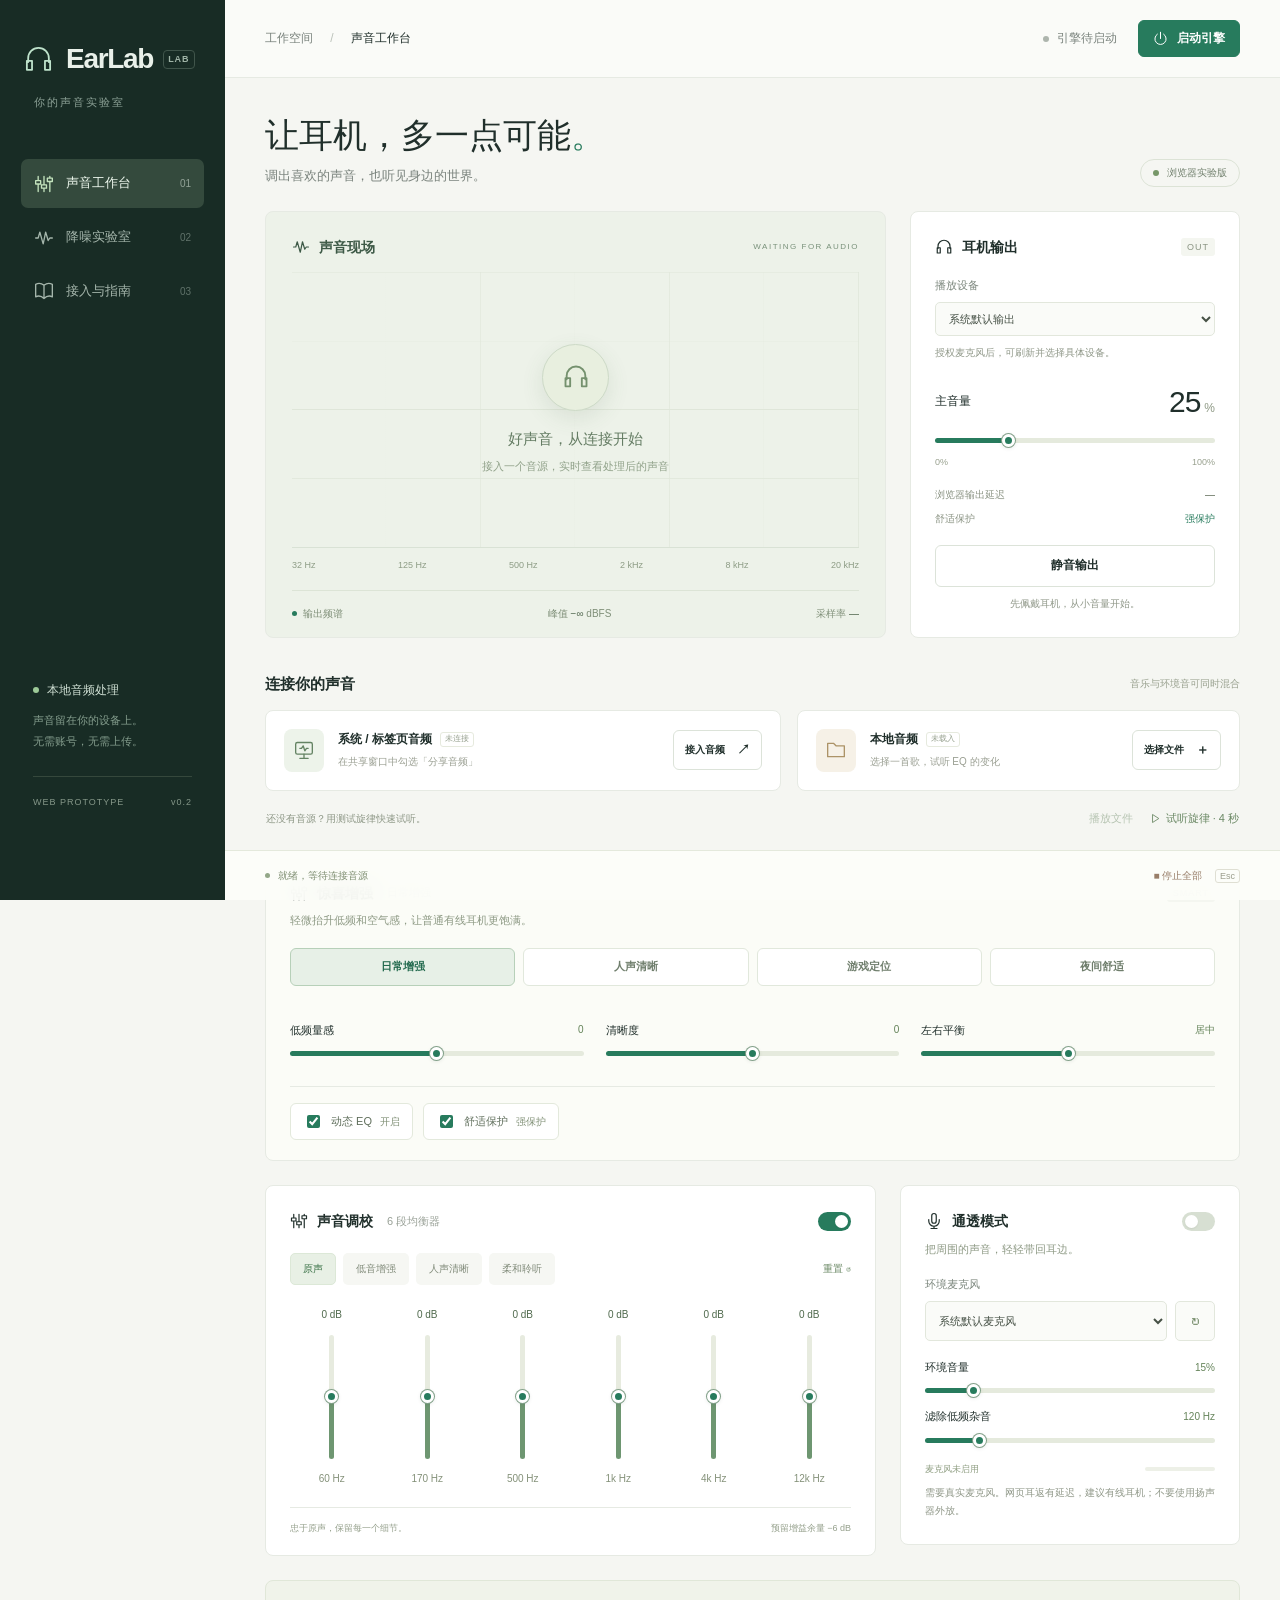
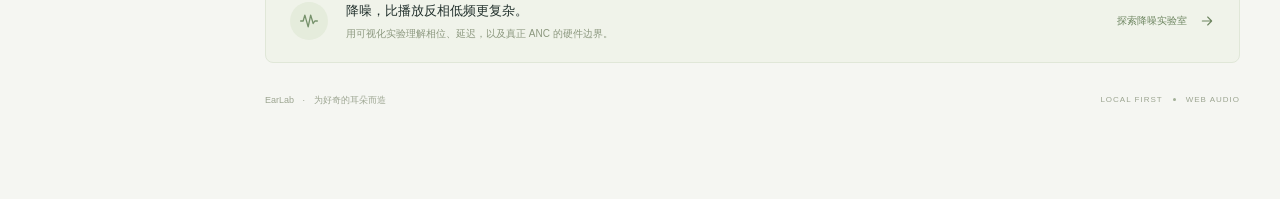
==== index.html @ 45d93426 "Add files via upload" ====
<!doctype html>
<html lang="zh-CN">
<head>
  <meta charset="utf-8">
  <meta name="viewport" content="width=device-width,initial-scale=1">
  <meta name="theme-color" content="#f5f6f2">
  <title>EarLab — 让耳机，多一点可能</title>
  <link rel="stylesheet" href="styles.css?v=0.4">
  <script src="app.js?v=0.4" defer></script>
</head>
<body>
<svg class="icon-defs" xmlns="http://www.w3.org/2000/svg" aria-hidden="true"><defs>
  <symbol id="i-headphone" viewBox="0 0 24 24"><path d="M4 14v-3a8 8 0 0 1 16 0v3M4 13H3v7h4v-7H4Zm16 0h1v7h-4v-7h3Z"/></symbol>
  <symbol id="i-sliders" viewBox="0 0 24 24"><path d="M5 3v5m0 4v9M12 3v10m0 4v4M19 3v2m0 4v12M2 8h6v4H2zM9 13h6v4H9zM16 5h6v4h-6z"/></symbol>
  <symbol id="i-wave" viewBox="0 0 24 24"><path d="M2 12h3l2-7 4 14 3-14 3 10 2-3h3"/></symbol>
  <symbol id="i-book" viewBox="0 0 24 24"><path d="M12 5v16M12 5C8 2 4 3 2 4v15c4-2 7-1 10 2 3-3 6-4 10-2V4c-2-1-6-2-10 1Z"/></symbol>
  <symbol id="i-mic" viewBox="0 0 24 24"><rect x="9" y="2" width="6" height="13" rx="3"/><path d="M5 10v2a7 7 0 0 0 14 0v-2M12 19v3m-4 0h8"/></symbol>
  <symbol id="i-screen" viewBox="0 0 24 24"><rect x="2" y="3" width="20" height="14" rx="2"/><path d="M12 17v5m-5 0h10M7 10h2l2-3 2 6 2-3h2"/></symbol>
  <symbol id="i-arrow" viewBox="0 0 24 24"><path d="M5 12h14m-6-6 6 6-6 6"/></symbol>
  <symbol id="i-play" viewBox="0 0 24 24"><path d="m9 5 11 7-11 7Z"/></symbol>
  <symbol id="i-folder" viewBox="0 0 24 24"><path d="M2 7V4h7l3 3h10v13H2V7Z"/></symbol>
  <symbol id="i-power" viewBox="0 0 24 24"><path d="M12 2v10m-5-7a9 9 0 1 0 10 0"/></symbol>
</defs></svg>
<aside class="sidebar">
  <a class="brand" href="#studio"><span class="brand-mark"><svg><use href="#i-headphone"/></svg></span>EarLab<span class="version">LAB</span></a>
  <div class="sidebar-caption">你的声音实验室</div>
  <nav aria-label="主导航">
    <a href="#studio" class="nav-item active" data-page="studio"><svg><use href="#i-sliders"/></svg>声音工作台<span>01</span></a>
    <a href="#anc" class="nav-item" data-page="anc"><svg><use href="#i-wave"/></svg>降噪实验室<span>02</span></a>
    <a href="#guide" class="nav-item" data-page="guide"><svg><use href="#i-book"/></svg>接入与指南<span>03</span></a>
  </nav>
  <div class="sidebar-bottom"><div class="local-indicator"><i></i>本地音频处理</div><p>声音留在你的设备上。<br>无需账号，无需上传。</p><div class="build">WEB PROTOTYPE <span>v0.2</span></div></div>
</aside>
<div class="main-shell">
  <header class="topbar"><div class="breadcrumb">工作空间 <span>/</span> <b id="page-label">声音工作台</b></div><div class="engine-status"><i id="engine-dot"></i><span id="engine-status">引擎待启动</span></div><button id="power" class="button primary small"><svg><use href="#i-power"/></svg>启动引擎</button></header>
  <main>
    <section id="page-studio" class="page">
      <div class="page-heading"><div><div class="eyebrow">A LITTLE MORE FROM YOUR HEADPHONES</div><h1>让耳机，多一点可能<span>。</span></h1><p>调出喜欢的声音，也听见身边的世界。</p></div><span class="outline-pill"><i></i>浏览器实验版</span></div>
      <div id="compat-banner" class="notice" hidden></div>
      <div class="hero-grid">
        <section class="monitor card">
          <div class="panel-heading"><span><svg><use href="#i-wave"/></svg>声音现场</span><span class="tiny-label" id="monitor-state">WAITING FOR AUDIO</span></div>
          <div class="monitor-plot"><canvas id="spectrum" aria-label="实时输出频谱，等待音源"></canvas><div class="monitor-empty" id="monitor-empty"><span class="pulse-ring"><svg><use href="#i-headphone"/></svg></span><b>好声音，从连接开始</b><span>接入一个音源，实时查看处理后的声音</span></div></div>
          <div class="plot-labels"><span>32 Hz</span><span>125 Hz</span><span>500 Hz</span><span>2 kHz</span><span>8 kHz</span><span>20 kHz</span></div>
          <div class="monitor-footer"><span><i class="legend-dot"></i>输出频谱</span><span>峰值 <b id="peak-value">−∞</b> dBFS</span><span>采样率 <b id="sample-rate">—</b></span></div>
        </section>
        <section class="output card">
          <div class="panel-heading"><span><svg><use href="#i-headphone"/></svg>耳机输出</span><span class="tag">OUT</span></div>
          <label class="field-label" for="output-device">播放设备</label><select id="output-device"><option value="">系统默认输出</option></select>
          <p class="field-hint" id="output-hint">请先把系统播放设备设为耳机。</p>
          <div class="volume-heading"><label for="master">主音量</label><strong id="master-value">25<span>%</span></strong></div><input id="master" type="range" min="0" max="100" value="25" aria-label="主音量百分比"><div class="range-ends"><span>0%</span><span>100%</span></div>
          <div class="output-stats"><span>浏览器输出延迟 <b id="latency">—</b></span><span>舒适保护 <b class="green" id="limiter-output-state">强保护</b></span></div>
          <button id="mute" class="button full" aria-pressed="false">静音输出</button>
          <p class="field-hint center">先佩戴耳机，从小音量开始。</p>
        </section>
      </div>
      <div class="section-title"><h2>连接你的声音</h2><span>音乐与环境音可同时混合</span></div>
      <div class="sources-grid">
        <section class="card source-card"><div class="source-icon"><svg><use href="#i-screen"/></svg></div><div class="source-copy"><div class="source-title"><h3>系统 / 标签页音频</h3><span class="status-tag" id="system-state">未连接</span></div><p id="system-description">在共享窗口中勾选「分享音频」</p></div><button id="system-connect" class="button">接入音频 <span>↗</span></button></section>
        <section class="card source-card"><div class="source-icon beige"><svg><use href="#i-folder"/></svg></div><div class="source-copy"><div class="source-title"><h3>本地音频</h3><span class="status-tag" id="file-state">未载入</span></div><p id="file-name">选择一首歌，试听 EQ 的变化</p></div><button id="choose-file" class="button">选择文件 <span>＋</span></button><input type="file" id="audio-file" accept="audio/*,.mp3,.wav,.ogg,.m4a,.flac" hidden></section>
      </div>
      <div class="playback-strip"><span id="source-summary">还没有音源？用测试旋律快速试听。</span><div><button id="file-play" class="text-button" disabled>播放文件</button><button id="test-sound" class="text-button"><svg><use href="#i-play"/></svg>试听旋律 · 4 秒</button></div></div>
      <section class="card enhancement-card" aria-label="惊喜增强组合">
        <div class="panel-heading"><span><svg><use href="#i-sliders"/></svg>惊喜增强 <small id="enhancement-mode">日常增强</small></span><span class="tag">SMART</span></div>
        <p class="section-description" id="enhancement-description">轻微抬升低频和空气感，让普通有线耳机更饱满。</p>
        <div class="scene-row" role="group" aria-label="场景增强模式"><button class="scene active" data-scene="daily" aria-pressed="true">日常增强</button><button class="scene" data-scene="voice" aria-pressed="false">人声清晰</button><button class="scene" data-scene="game" aria-pressed="false">游戏定位</button><button class="scene" data-scene="night" aria-pressed="false">夜间舒适</button></div>
        <div class="enhancement-grid">
          <div><div class="slider-heading"><label for="taste-bass">低频量感</label><b id="taste-bass-value">0</b></div><input id="taste-bass" type="range" min="-3" max="3" value="0" step="1"></div>
          <div><div class="slider-heading"><label for="taste-clarity">清晰度</label><b id="taste-clarity-value">0</b></div><input id="taste-clarity" type="range" min="-3" max="3" value="0" step="1"></div>
          <div><div class="slider-heading"><label for="balance">左右平衡</label><b id="balance-value">居中</b></div><input id="balance" type="range" min="-50" max="50" value="0" step="5"></div>
        </div>
        <div class="enhancement-switches"><label><input type="checkbox" id="dynamic-eq" checked>动态 EQ <span id="dynamic-state">开启</span></label><label><input type="checkbox" id="safe-limit" checked>舒适保护 <span id="protection-state">强保护</span></label></div>
      </section>
      <div class="processing-grid">
        <section class="card eq-card"><div class="panel-heading"><span><svg><use href="#i-sliders"/></svg>声音调校 <small>6 段均衡器</small></span><label class="switch"><input type="checkbox" id="eq-enabled" checked aria-label="启用均衡器"><span></span></label></div><div class="preset-row" role="group" aria-label="均衡器预设"><button class="preset active" data-preset="flat" aria-pressed="true">原声</button><button class="preset" data-preset="bass" aria-pressed="false">低音增强</button><button class="preset" data-preset="vocal" aria-pressed="false">人声清晰</button><button class="preset" data-preset="soft" aria-pressed="false">柔和聆听</button><button id="eq-reset" class="text-button reset">重置 ↺</button></div><div class="equalizer" id="equalizer"></div><div class="eq-footer"><span id="eq-description">忠于原声，保留每一个细节。</span><span>预留增益余量 −6 dB</span></div></section>
        <section class="card transparency"><div class="panel-heading"><span><svg><use href="#i-mic"/></svg>通透模式</span><label class="switch"><input type="checkbox" id="transparency" aria-label="开启通透模式"><span></span></label></div><p class="section-description">把周围的声音，轻轻带回耳边。</p><label for="mic-device" class="field-label">环境麦克风</label><div class="device-row"><select id="mic-device"><option value="">系统默认麦克风</option></select><button id="refresh-devices" class="icon-button" title="刷新音频设备" aria-label="刷新音频设备">↻</button></div><div class="slider-heading"><label for="ambient">环境音量</label><b id="ambient-value">15%</b></div><input id="ambient" type="range" min="0" max="100" value="15"><div class="slider-heading filter-heading"><label for="highpass">滤除低频杂音</label><b id="highpass-value">120 Hz</b></div><input id="highpass" type="range" min="40" max="500" value="120" step="10"><div class="mic-meter"><span id="mic-state">麦克风未启用</span><div><i id="mic-level"></i></div></div><p class="field-hint">需要真实麦克风。网页耳返有延迟，建议有线耳机；不要使用扬声器外放。</p></section>
      </div>
      <a class="anc-teaser" href="#anc"><span class="teaser-icon"><svg><use href="#i-wave"/></svg></span><div><h3>降噪，比播放反相低频更复杂。</h3><p>用可视化实验理解相位、延迟，以及真正 ANC 的硬件边界。</p></div><span class="teaser-link">探索降噪实验室 <svg><use href="#i-arrow"/></svg></span></a>
    </section>
    <section id="page-anc" class="page" hidden>
      <div class="page-heading"><div><div class="eyebrow">THE SCIENCE OF QUIET</div><h1>安静，需要恰好相反<span>。</span></h1><p>调整延迟，看看一次理想的抵消如何失效。</p></div><span class="outline-pill">反相耳返试听 + 数学演示</span></div>
      <div class="notice">可启用下面的反相耳返测试试听。普通麦克风 + 浏览器无法保证耳内降噪，声音也可能增强；请佩戴有线耳机、保持低音量，出现啸叫或不适立即关闭或按 Esc。</div>
      <section class="card guide-card" aria-label="实际反相耳返测试">
        <div class="panel-heading"><span><svg><use href="#i-mic"/></svg>反相耳返测试 · 实际输出</span><button id="anc-live-toggle" class="button primary" aria-pressed="false">启用测试</button></div>
        <p id="anc-live-status" role="status">测试已关闭 · 不输出反相信号</p>
        <p>开启后，采集工作台所选麦克风，将约 40–400 Hz 的低频成分反相送入耳机；再次点击关闭，立即断开测试并释放这一路麦克风。测试与通透模式互斥，音乐可继续播放。</p>
        <div class="sim-result" style="margin-top:14px;padding-top:14px"><div><span>更容易听出差异</span><strong id="anc-tone-state" style="font-size:20px">对比音已停止</strong></div><p>播放固定 160 Hz 测试音。打开反相测试后，会在数字混音中叠加等幅反相信号，理想情况下明显变安静。</p><button id="anc-tone-toggle" class="button">播放对比音</button></div>
        <div class="slider-heading"><label for="anc-live-volume">测试音量</label><b id="anc-live-volume-value">5%</b></div>
        <input id="anc-live-volume" type="range" min="0" max="20" value="5" step="1">
        <p class="field-hint">默认关闭，不自动恢复。下方相位、延迟与幅度控件只控制数学演示，不改变实际测试声音；这里的 5% 是数字增益，不代表降噪强度或实际声压。</p>
      </section>
      <section class="card simulation"><div class="panel-heading"><span><svg><use href="#i-wave"/></svg>相位与延迟实验</span><span class="tag">SIMULATION</span></div><canvas id="anc-canvas" aria-label="外部噪声、反相信号与合成残余的数学曲线"></canvas><div class="sim-legend"><span><i style="background:#819690"></i>原始噪声</span><span><i style="background:#bb9355"></i>延迟后的反相信号</span><span><i style="background:#277c5e"></i>合成残余</span></div><div class="sim-controls"><div><div class="slider-heading"><label for="anc-frequency">噪声频率</label><b id="anc-frequency-value">200 Hz</b></div><input type="range" id="anc-frequency" min="50" max="1000" step="10" value="200"></div><div><div class="slider-heading"><label for="anc-delay">处理延迟</label><b id="anc-delay-value">0.0 ms</b></div><input type="range" id="anc-delay" min="0" max="10" step="0.1" value="0"></div><div><div class="slider-heading"><label for="anc-strength">反相信号幅度</label><b id="anc-strength-value">100%</b></div><input type="range" id="anc-strength" min="0" max="150" step="1" value="100"></div></div><div class="sim-result"><div><span>理想模型中的残余幅度</span><strong id="anc-residual">0%</strong></div><p id="anc-explanation">零延迟、等幅反相时，单频信号在数学模型中完全抵消。</p><button id="anc-reset" class="button">恢复理想条件</button></div><p class="field-hint">模型假设单一纯音、同一测量点与理想声学路径。周期性的“再次抵消”只适用于这个纯音，不代表真实环境降噪有效。</p></section>
      <div class="explain-grid"><article class="card"><span class="step-number">01 / 原理</span><h3>不是任意一束低频</h3><p>抵消需要让反噪声到达耳膜时，与当时的噪声幅度相同、相位相反。延迟、耳塞密封性和耳道形状都会改变结果，甚至使噪声增强。</p></article><article class="card"><span class="step-number">02 / 硬件</span><h3>麦克风的位置很重要</h3><p>真正的 ANC 通常使用耳机外部参考麦克风、耳内误差麦克风和专用低延迟 DSP。电脑或线控麦克风无法直接测量耳膜处的残余噪声。</p></article><article class="card"><span class="step-number">03 / 下一版</span><h3>先软件，再硬件</h3><p>先用桌面音频引擎实现系统路由、EQ 与通透。要实现有效 ANC，需要另行开发带麦克风与 DSP 的耳机或 USB 音频硬件。</p></article></div>
    </section>
    <section id="page-guide" class="page" hidden>
      <div class="page-heading"><div><div class="eyebrow">PLUG IN. TUNE IN.</div><h1>从这里，开始聆听<span>。</span></h1><p>三分钟接入，了解每一段声音的去向。</p></div></div>
      <section class="card guide-card"><h2>快速开始</h2><ol class="steps"><li><b>连接有线耳机</b><p>在 Windows 声音设置中选它作为输出设备，降低系统音量，再点击「启动引擎」。网页音量不是实际声压级。</p></li><li><b>选择一个音乐输入</b><p>优先使用本地文件或测试旋律检查链路。共享音频时，选择其他标签页并勾选「分享标签页音频」。Windows 上的 Chrome / Edge 还可能提供整个屏幕的系统音频共享。</p></li><li><b>调节 EQ，混入环境音</b><p>选择预设或拖动 6 段均衡器。打开通透开关并允许麦克风访问，从较低环境音量开始。切换麦克风会重新请求该设备。</p></li></ol><div class="notice">共享整个系统的声音可能重新捕获 EarLab 自己的输出而产生回路。建议先共享单个其他标签页；不要共享本页。出现重复声或啸叫时按 Esc 停止全部音频。</div></section>
      <section class="card guide-card"><h2>声音如何流动</h2><div class="route"><span>标签页 / 文件 / 测试音</span><b>→</b><span>余量 + 6 段 EQ</span><b>→</b><span>混音 + 峰值压缩</span><b>→</b><span>耳机</span></div><div class="route"><span>环境麦克风</span><b>→</b><span>高通 + 低通 + 环境音量</span><b>↗</b><span>同一混音输出</span></div><p>音乐输入一次启用一种，通透可叠加。EQ 只调节音乐输入；环境监听有独立滤波与音量。电平显示为数字信号 dBFS，输出延迟为浏览器估计，不包含完整麦克风输入、声学路径与硬件延迟。峰值压缩不等于听力保护。</p></section>
      <section class="card guide-card"><h2>HTML 版能做到什么</h2><div class="table-wrap"><table><thead><tr><th>能力</th><th>这一版</th><th>进一步实现</th></tr></thead><tbody><tr><td>音频调节</td><td><span class="green">可用</span> · Web Audio 均衡器与混音</td><td>桌面 DSP 可提供更稳定的后台处理</td></tr><tr><td>系统音频接入</td><td><span class="green">部分可用</span> · 浏览器授权共享</td><td>Windows 虚拟音频驱动 + WASAPI</td></tr><tr><td>虚拟声卡设备</td><td>网页无法安装或注册</td><td>驱动、签名、安装器与设备路由</td></tr><tr><td>通透模式</td><td><span class="green">可用</span> · 麦克风实时耳返</td><td>耳机专用麦克风与低延迟音频引擎</td></tr><tr><td>主动降噪 ANC</td><td>数学演示 + 反相耳返试听，未实现有效 ANC</td><td>声学校准、参考 / 误差麦克风、专用 DSP</td></tr></tbody></table></div></section>
      <section class="card guide-card"><h2>部署与常见问题</h2><details open><summary>如何在本机测试或部署？</summary><p>推荐在项目目录运行 <code>python -m http.server 8765 --bind 127.0.0.1</code>，再访问 <code>http://localhost:8765</code>。远程部署使用 HTTPS 静态托管，保留 index.html、styles.css 和 app.js 的同级关系。直接打开 HTML 可尝试本地播放，但采集权限依浏览器而异。</p></details><details><summary>共享后无声，或者听见两份声音？</summary><p>确认共享对话框勾选音频，且所选来源正在播放。部分系统 / 浏览器不支持系统音频捕获。来源原声可能继续播放，网页无法保证替代原播放路径；需在来源端或系统中正确路由，勿只调低整个系统音量来做处理前后比较。</p></details><details><summary>为什么没有输出设备，或者有蓝牙延迟？</summary><p>设备名称通常在麦克风授权后才显示。输出切换还需要浏览器支持 AudioContext.setSinkId；不支持时请从系统设置切换。蓝牙协议自身引入额外延迟，开启蓝牙麦克风还可能切换到较低音质模式。</p></details><details><summary>网页关闭后会继续录音吗？</summary><p>不会。停止引擎、按 Esc 或离开本页会释放所有采集轨道。音频只在本地内存中处理，本项目没有录制、上传或后台服务。普通网页不是全系统常驻音频驱动，后台运行可能被浏览器暂停。</p></details></section>
    </section>
    <footer><span>EarLab <b>·</b> 为好奇的耳朵而造</span><span>LOCAL FIRST <i></i> WEB AUDIO</span></footer>
  </main>
</div>
<div class="safety-bar"><span><i></i><span id="session-state">就绪，等待连接音源</span></span><button id="stop-all">■ 停止全部 <kbd>Esc</kbd></button></div>
<div id="toast" role="status" aria-live="polite" hidden></div>
</body>
</html>
---- styles.css ----
@charset "UTF-8";
:root{--bg:#f5f6f2;--paper:#fff;--ink:#202f2b;--muted:#7a837d;--line:#e6eae3;--green:#277b5d;--mint:#e9f2ec;--sidebar:#182c25;--radius:8px;--serif:Georgia,'Songti SC','SimSun',serif;--sans:'Segoe UI','Microsoft YaHei',sans-serif}
*{box-sizing:border-box}body{margin:0;background:var(--bg);color:var(--ink);font:14px/1.6 var(--sans)}button,input,select{font:inherit}button,a,input,select{-webkit-tap-highlight-color:transparent}button,a{touch-action:manipulation}button{cursor:pointer}button:disabled{cursor:not-allowed;opacity:.45}a{color:inherit;text-decoration:none}svg{width:20px;height:20px;fill:none;stroke:currentColor;stroke-width:1.6;stroke-linecap:round;stroke-linejoin:round;flex-shrink:0}.icon-defs{position:absolute;width:0;height:0;overflow:hidden}button:focus-visible,a:focus-visible,summary:focus-visible,input:focus-visible,select:focus-visible{outline:3px solid #9fcbb4;outline-offset:4px}[hidden]{display:none!important}.sidebar{width:225px;position:fixed;inset:0 auto 0 0;background:var(--sidebar);color:#e9f0e9;padding:37px 21px;z-index:10;display:flex;flex-direction:column}.brand{display:flex;align-items:center;gap:10px;font-size:28px;font-weight:650;letter-spacing:-1.3px}.brand-mark{display:grid;place-items:center;width:35px;height:39px;color:#bee2cb}.brand-mark svg{width:31px;height:31px;stroke-width:1.4}.version{font-size:9px;letter-spacing:1px;color:#a0b4a7;border:1px solid #40554b;border-radius:4px;padding:1px 4px;align-self:center}.sidebar-caption{font-size:11px;color:#8da297;margin:12px 0 43px 13px;letter-spacing:2px}.nav-item{display:flex;align-items:center;gap:12px;padding:14px 13px;margin:5px 0;border-radius:7px;color:#a5b6ac;font-size:13px}.nav-item:hover{background:#263c31;color:#fff}.nav-item.active{color:#eff9ef;background:#344a3d}.nav-item.active svg{color:#c3e3bd}.nav-item span{margin-left:auto;font:10px var(--sans);opacity:.5}.sidebar-bottom{margin-top:auto;padding:25px 12px 54px}.local-indicator{display:flex;align-items:center;gap:8px;font-size:12px;color:#d1e1d5}.local-indicator i,.outline-pill i{width:6px;height:6px;background:#9dca98;border-radius:50%}.sidebar-bottom p{color:#849d8d;font-size:11px;line-height:1.9;margin:10px 0 24px}.build{border-top:1px solid #35483c;padding-top:18px;font-size:9px;letter-spacing:1px;color:#859789;display:flex;justify-content:space-between}.main-shell{margin-left:225px}.topbar{height:78px;display:flex;align-items:center;border-bottom:1px solid var(--line);padding:0 40px;gap:21px;background:#fafbf8}.breadcrumb{margin-right:auto;color:var(--muted);font-size:12px}.breadcrumb span{margin:0 14px;color:#bbc2ba}.breadcrumb b{font-weight:500;color:var(--ink)}.engine-status{display:flex;gap:8px;align-items:center;color:var(--muted);font-size:12px}.engine-status i{width:6px;height:6px;border-radius:50%;background:#adb5ad}.engine-status i.on{background:#3c9a6a;box-shadow:0 0 0 3px #e3f0e4}.button{min-height:40px;display:inline-flex;align-items:center;justify-content:center;gap:9px;padding:10px 16px;border:1px solid #dce3d9;border-radius:6px;background:#fff;color:var(--ink);font-size:12px;font-weight:600;white-space:nowrap;transition:background .15s,transform .15s}.button:hover:not(:disabled){background:#f0f5ec;border-color:#b9cab9}.button:active:not(:disabled){transform:translateY(1px)}.button.primary{background:var(--green);color:white;border-color:var(--green)}.button.primary:hover{background:#1d6449}.button.small{min-height:36px;padding:8px 14px;font-size:12px}.button svg{width:15px;height:15px}.full{width:100%}main{max-width:1360px;padding:36px 40px 92px;margin:auto}.page-heading{display:flex;align-items:flex-end;justify-content:space-between;gap:24px;margin:0 0 24px}.eyebrow{display:none}h1{font-family:var(--serif);font-size:34px;line-height:1.3;font-weight:500;letter-spacing:0;margin:0}h1 span{color:var(--green)}.page-heading p{color:var(--muted);font-size:13px;margin:8px 0 0}.outline-pill{border:1px solid #dce3d6;border-radius:30px;display:inline-flex;align-items:center;gap:8px;padding:5px 12px;font-size:10px;color:#72816e;white-space:nowrap}.outline-pill i{background:#779769}.hero-grid{display:grid;grid-template-columns:minmax(0,1fr) 330px;gap:24px;align-items:stretch}.card{background:var(--paper);border:1px solid var(--line);border-radius:var(--radius);min-width:0}.panel-heading{display:flex;align-items:center;justify-content:space-between;gap:12px;font-size:14px;font-weight:600}.panel-heading>span:first-child{display:flex;align-items:center;gap:9px}.panel-heading svg{width:18px;height:18px}.panel-heading small{font-weight:400;font-size:11px;margin-left:5px;color:#98a096}.monitor{background:#edf2e9;padding:24px 26px 0;display:flex;flex-direction:column;overflow:hidden}.monitor .panel-heading{color:#3d5946}.tiny-label{font-size:8px;letter-spacing:1.5px;font-weight:500;color:#79917a}.monitor-plot{min-height:232px;flex:1;position:relative;margin-top:14px;border-bottom:1px solid #d9e2d5;background:repeating-linear-gradient(0deg,transparent,transparent calc(25% - 1px),#dfe6d9 25%),repeating-linear-gradient(90deg,transparent,transparent calc(16.66% - 1px),#dfe6d9 16.66%)}#spectrum{width:100%;height:100%;position:absolute;inset:0}.monitor-empty{position:absolute;inset:0;display:flex;align-items:center;justify-content:center;flex-direction:column;color:#647c63;gap:7px}.monitor-empty b{font-size:15px;font-weight:500}.monitor-empty>span:last-child{font-size:11px;color:#91a28a}.pulse-ring{width:67px;height:67px;border:1px solid #cddac7;border-radius:50%;display:grid;place-items:center;background:#e8efdf;margin-bottom:9px;box-shadow:0 7px 22px #4c6a4d1f}.pulse-ring svg{width:28px;height:28px;color:#75916e}.plot-labels{display:flex;justify-content:space-between;font:9px var(--sans);color:#8d9c85;margin:12px 0 20px}.monitor-footer{border-top:1px solid #dce4d6;padding:15px 0;display:flex;justify-content:space-between;gap:12px;color:#7f8f78;font-size:10px}.monitor-footer b{font-weight:500;color:#4d644b}.monitor-footer>span:first-child{display:flex;align-items:center;gap:6px}.legend-dot{width:5px;height:5px;background:var(--green);border-radius:50%}.output{padding:24px;display:flex;flex-direction:column}.tag{font-size:9px;letter-spacing:1px;padding:2px 6px;background:#f4f6f0;color:#8a9483;font-weight:500;border-radius:3px}.field-label{font-size:11px;color:#7c877d;display:block;margin:19px 0 7px}select{width:100%;min-width:0;background:#fafbf8;border:1px solid #e2e7dc;border-radius:5px;padding:9px;color:#465146;font-size:11px;text-overflow:ellipsis}.field-hint{font-size:10px;color:#909889;line-height:1.8;margin:8px 0 0}.center{text-align:center}.volume-heading,.slider-heading{display:flex;justify-content:space-between;align-items:center}.volume-heading{margin-top:16px;font-size:12px}.volume-heading strong{font-size:30px;font-weight:450;font-variant-numeric:tabular-nums;letter-spacing:-1px}.volume-heading strong span{font-size:12px;margin-left:4px;color:#8f9a86;letter-spacing:0}input[type=range]{width:100%;height:5px;display:block;margin:12px 0;accent-color:var(--green);cursor:pointer;--fill:25%;appearance:none;border-radius:5px;background:linear-gradient(to right,var(--green) 0 var(--fill),#e5eadd var(--fill) 100%)}input[type=range]::-webkit-slider-thumb{appearance:none;width:13px;height:13px;border:3px solid #fff;border-radius:50%;background:var(--green);box-shadow:0 0 0 1px #83a18a,0 1px 4px #142d2722}input[type=range]::-moz-range-thumb{width:9px;height:9px;border:2px solid white;border-radius:50%;background:var(--green);box-shadow:0 0 0 1px #83a18a}.range-ends{display:flex;justify-content:space-between;font-size:9px;color:#99a18f}.output-stats{display:flex;flex-direction:column;gap:8px;margin:18px 0}.output-stats span{display:flex;justify-content:space-between;color:#8a9383;font-size:10px}.output-stats b{font-weight:500;color:#5e6b57}.green{color:var(--green)!important}.section-title{display:flex;justify-content:space-between;align-items:center;margin:34px 0 14px}.section-title h2{font-size:15px;font-weight:600;margin:0}.section-title>span{color:#99a18f;font-size:10px}.sources-grid{display:grid;grid-template-columns:minmax(0,1fr) minmax(300px,.86fr);gap:16px}.source-card{display:flex;align-items:center;padding:18px;gap:14px}.source-icon{width:40px;height:43px;border-radius:var(--radius);background:#edf3ea;color:#648363;display:grid;place-items:center;flex-shrink:0}.source-icon.beige{background:#f6f1e7;color:#ac9367}.source-copy{min-width:0;flex:1}.source-title{display:flex;align-items:center;gap:8px;flex-wrap:wrap}.source-title h3{font-size:12px;font-weight:600;margin:0}.status-tag{font-size:8px;color:#96a08e;border:1px solid #e6eade;border-radius:3px;padding:0 4px;white-space:nowrap}.status-tag.connected{color:var(--green);background:#eaf5eb;border-color:#d3e5d3}.source-copy p{margin:5px 0 0;font-size:10px;color:#9a9f92;overflow:hidden;text-overflow:ellipsis;white-space:nowrap}.source-card .button{font-size:10px;padding:8px 11px}.source-card .button span{font-size:13px;margin-left:3px}.playback-strip{display:flex;justify-content:space-between;align-items:center;gap:12px;padding:12px 1px 24px;font-size:10px;color:#8d9786}.playback-strip>div{display:flex;align-items:center;gap:15px;flex-shrink:0}.text-button{min-height:32px;border:0;background:none;color:#6a8864;font-size:11px;display:inline-flex;align-items:center;justify-content:center;gap:5px;padding:4px 0}.text-button:hover:not(:disabled){color:#195d3c}.text-button svg{width:13px;height:13px}.processing-grid{display:grid;grid-template-columns:minmax(0,1fr) 340px;gap:24px;align-items:start}.eq-card{padding:24px 24px 20px}.switch{display:inline-flex;position:relative;width:33px;height:19px;cursor:pointer;flex-shrink:0}.switch input{position:absolute;inset:0;opacity:0;width:100%;height:100%;margin:0;z-index:1;cursor:pointer}.switch span{display:block;width:33px;height:19px;border-radius:20px;background:#d7dfd2;transition:background .2s}.switch span:after{content:'';position:absolute;top:3px;left:3px;width:13px;height:13px;border-radius:50%;background:white;box-shadow:0 1px 2px #0001;transition:transform .2s}.switch input:checked+span{background:var(--green)}.switch input:checked+span:after{transform:translateX(14px)}.switch input:focus-visible+span{outline:3px solid #9fcbb4;outline-offset:4px}.switch input:disabled+span{opacity:.5}.preset-row{display:flex;align-items:center;gap:7px;flex-wrap:wrap;margin-top:20px}.preset{min-height:32px;border:1px solid transparent;border-radius:5px;background:#f6f7f3;color:#818b7a;font-size:10px;padding:5px 12px}.preset:hover{background:#edf2e8}.preset.active{background:#e8f0e5;color:#3d7449;border-color:#dce8d7}.reset{margin-left:auto;font-size:10px}.equalizer{display:flex;justify-content:space-around;gap:12px;padding:22px 0 20px;min-height:205px}.eq-band{display:flex;flex-direction:column;align-items:center;gap:12px;min-width:0;flex:1}.eq-band output{font-size:10px;font-variant-numeric:tabular-nums;color:#4f694c}.eq-band label{font-size:10px;color:#849179}.eq-band input[type=range]{writing-mode:vertical-lr;direction:rtl;width:5px;height:124px;margin:0;background:linear-gradient(to top,#6e9671 0 var(--fill),#e7ebdf var(--fill) 100%)}.eq-card.bypassed .equalizer{opacity:.45}.eq-footer{border-top:1px solid var(--line);padding-top:13px;display:flex;justify-content:space-between;gap:12px;color:#95a08c;font-size:9px}.transparency{padding:24px}.section-description{font-size:11px;color:#8e9a85;margin:8px 0 0}.transparency .field-label{margin-top:18px}.device-row{display:flex;gap:8px}.icon-button{min-height:40px;border:1px solid #e2e7dc;background:#fafbf8;border-radius:5px;color:#738a68;width:40px;flex-shrink:0;font-size:18px}.slider-heading{font-size:11px;margin-top:18px}.slider-heading b{font-weight:500;color:#648359;font-size:10px;font-variant-numeric:tabular-nums}.filter-heading{margin-top:15px}.mic-meter{display:flex;justify-content:space-between;align-items:center;gap:12px;margin-top:19px;font-size:9px;color:#8f9e82}.mic-meter>div{width:70px;height:4px;background:#edf0e7;border-radius:10px;overflow:hidden}.mic-meter i{display:block;width:0;height:100%;background:#6b9e6c}.anc-teaser{display:flex;align-items:center;gap:18px;border:1px solid #e0e7d8;border-radius:var(--radius);padding:20px 24px;background:#f0f3ea;margin-top:24px}.teaser-icon{width:38px;height:38px;display:grid;place-items:center;color:#76916b;background:#e5ecdc;border-radius:50%;flex-shrink:0}.anc-teaser h3{font-size:13px;font-weight:500;margin:0}.anc-teaser p{font-size:10px;color:#8c987f;margin:4px 0 0}.teaser-link{display:flex;align-items:center;gap:12px;margin-left:auto;color:#6d8560;font-size:10px;white-space:nowrap}.teaser-link svg{width:16px;height:16px}.anc-teaser:hover{border-color:#b8c9aa}.notice{background:#f2f0e5;border:1px solid #e5dfc9;border-radius:7px;color:#8d7950;font-size:12px;padding:14px 18px;line-height:1.9;margin-bottom:22px}.simulation{padding:28px}#anc-canvas{display:block;width:100%;height:280px;margin-top:20px;background:#fafbf8;border:1px solid var(--line);border-radius:7px}.sim-legend{display:flex;gap:24px;justify-content:center;font-size:11px;color:var(--muted);margin:17px 0}.sim-legend span{display:flex;align-items:center;gap:7px}.sim-legend i{display:inline-block;width:16px;height:2px}.sim-controls{display:grid;grid-template-columns:1fr 1fr 1fr;gap:40px;margin-top:16px}.sim-result{display:flex;align-items:center;gap:28px;border-top:1px solid var(--line);margin-top:25px;padding-top:24px}.sim-result>div{min-width:150px}.sim-result span{font-size:10px;color:var(--muted)}.sim-result strong{display:block;color:var(--green);font-size:35px;line-height:1.4;font-weight:400}.sim-result p{font-size:12px;color:#78866f;flex:1}.explain-grid{display:grid;grid-template-columns:repeat(3,1fr);gap:20px;margin-top:22px}.explain-grid article{padding:25px}.step-number{font-size:10px;color:#95a08b;letter-spacing:1px}.explain-grid h3{font-size:15px;font-weight:500;margin:15px 0 9px}.explain-grid p,.guide-card p{font-size:12px;color:#829078;line-height:1.95;margin:7px 0}.guide-card{padding:28px;margin-bottom:20px}.guide-card h2{font-size:17px;font-weight:500;margin:0 0 20px}.steps{list-style:none;counter-reset:steps;padding:0;margin:0}.steps li{counter-increment:steps;position:relative;padding-left:44px;margin:23px 0}.steps li:before{content:counter(steps,decimal-leading-zero);position:absolute;left:0;top:0;border:1px solid #dde6d6;background:#eff4e8;border-radius:50%;width:27px;height:27px;display:grid;place-items:center;font-size:10px;color:#759368}.steps b{font-size:13px;font-weight:500}.guide-card .notice{margin:20px 0 0}.route{display:flex;align-items:center;flex-wrap:wrap;gap:10px;margin-bottom:16px}.route span{font-size:11px;padding:12px 18px;border:1px solid #e3e9dc;background:#f7f9f2;border-radius:6px}.route b{font-size:14px;color:#91a482}.table-wrap{overflow-x:auto}table{border-collapse:collapse;width:100%;font-size:12px;text-align:left}th{background:#f6f8f1;color:#809473;font-size:11px;font-weight:500}td,th{padding:15px;border-bottom:1px solid var(--line)}td{color:#74816b}td:first-child{color:var(--ink);white-space:nowrap}details{padding:15px 0;border-bottom:1px solid var(--line)}details:last-child{border:0}summary{cursor:pointer;font-size:13px;color:#536b49}code{font-size:11px;background:#f0f3e9;padding:3px 6px;border-radius:4px;overflow-wrap:anywhere}footer{display:flex;justify-content:space-between;margin-top:30px;font-size:9px;color:#9ca591}footer b{font-weight:400;margin:0 6px}footer>span:last-child{display:flex;align-items:center;gap:10px;letter-spacing:1px;font-size:8px}footer i{width:3px;height:3px;border-radius:50%;background:#a2b097}.safety-bar{position:fixed;bottom:0;left:225px;right:0;z-index:15;background:#fcfdf9ef;backdrop-filter:blur(12px);border-top:1px solid #e4e9dc;min-height:50px;padding:0 40px;display:flex;align-items:center;justify-content:space-between;font-size:10px;color:#7e8e71}.safety-bar>span{display:flex;align-items:center;gap:8px;min-width:0}.safety-bar i{width:5px;height:5px;background:#93a788;border-radius:50%;flex-shrink:0}.safety-bar button{min-height:40px;color:#987e69;border:0;background:none;font-size:10px;padding:8px 0 8px 14px;white-space:nowrap}.safety-bar kbd{font:9px var(--sans);border:1px solid #dfdfd3;border-radius:3px;padding:1px 4px;margin-left:10px;color:#9c9e8d}#toast{position:fixed;bottom:68px;left:calc(50% + 110px);transform:translateX(-50%);padding:14px 22px;border-radius:8px;background:#233c2f;color:#f1f7ed;font-size:12px;box-shadow:0 6px 25px #1b332125;max-width:min(600px,85vw);z-index:100}#toast.error{background:#755344}@media(min-width:1550px){main{padding-top:44px}.monitor-plot{min-height:260px}.hero-grid{grid-template-columns:minmax(0,1fr) 360px}.processing-grid{grid-template-columns:minmax(0,1fr) 360px}}
@media(max-width:1180px){.sidebar{width:195px;padding:33px 14px}.main-shell{margin-left:195px}.safety-bar{left:195px}main{padding:30px 26px 92px}.topbar{padding:0 26px}.hero-grid{grid-template-columns:minmax(0,1fr) 310px;gap:18px}.processing-grid{grid-template-columns:minmax(0,1fr) 310px;gap:18px}.source-card{flex-wrap:wrap;padding:16px}.source-card .button{margin-left:54px;width:calc(100% - 54px)}.sources-grid{gap:14px}.eq-card{padding:22px 18px}.preset{padding:5px 8px}.eq-footer{flex-direction:column;gap:4px}.tiny-label{font-size:7px;letter-spacing:.7px}.teaser-link{font-size:0;gap:0}.explain-grid{gap:12px}.sim-result{gap:18px}}
@media(max-width:930px){.sidebar{width:76px;padding:25px 12px}.brand{font-size:0;gap:0;justify-content:center}.brand-mark{width:38px}.version,.sidebar-caption,.nav-item span,.sidebar-bottom{display:none}.sidebar nav{margin-top:40px}.nav-item{font-size:0;justify-content:center;padding:15px;gap:0}.nav-item svg{width:21px;height:21px}.main-shell{margin-left:76px}.safety-bar{left:76px}.page-heading h1{font-size:29px}.outline-pill{font-size:9px}.sources-grid{grid-template-columns:1fr}.source-card{flex-wrap:nowrap}.source-card .button{width:auto;margin:0}.explain-grid{grid-template-columns:1fr}.explain-grid article{padding:22px}.explain-grid h3{margin-top:8px}#toast{left:calc(50% + 38px)}}
@media(max-width:700px){.sidebar{position:static;width:100%;height:auto;padding:14px 18px;flex-direction:row;align-items:center;gap:18px}.brand{font-size:23px;gap:5px}.brand-mark svg{width:25px;height:25px}.sidebar nav{display:flex;margin:0 0 0 auto;gap:3px}.nav-item{margin:0;padding:10px}.main-shell{margin-left:0}.topbar{height:62px;padding:0 18px;gap:12px}.breadcrumb{font-size:10px}.breadcrumb span{margin:0 6px}.engine-status{font-size:0;gap:0}.button.small{min-height:38px;font-size:10px;padding:7px 10px}main{padding:26px 18px 84px}.page-heading{margin-bottom:22px;align-items:flex-start}.page-heading h1{font-size:26px;letter-spacing:0}.page-heading p{font-size:11px}.page-heading .outline-pill{display:none}.hero-grid,.processing-grid{grid-template-columns:1fr}.monitor{padding:20px 18px 0}.monitor-plot{min-height:215px}.monitor-footer{flex-wrap:wrap}.output{padding:20px}.output-stats{margin-top:17px}.sources-grid{grid-template-columns:1fr;gap:10px}.source-card{flex-wrap:nowrap}.source-card .button{width:auto;margin:0;min-height:40px}.source-icon{width:33px;height:36px}.source-card{gap:10px}.source-title h3{font-size:11px}.source-copy p{font-size:9px}.source-card .button{font-size:9px;padding:7px 8px}.playback-strip{align-items:flex-start;flex-direction:column;gap:7px;padding:12px 0 20px}.playback-strip>div{width:100%;justify-content:space-between}.section-title>span{font-size:9px}.eq-footer{flex-direction:row;gap:6px;font-size:8px}.preset{font-size:10px}.anc-teaser{padding:17px 14px;gap:12px}.anc-teaser h3{font-size:11px}.anc-teaser p{font-size:9px}.teaser-icon{width:30px;height:30px}.safety-bar{left:0;min-height:50px;padding:0 18px;font-size:9px}.safety-bar button{min-height:40px;padding-left:10px}#toast{left:50%;width:max-content;font-size:11px}.simulation,.guide-card{padding:20px}.sim-controls{grid-template-columns:1fr;gap:7px}.sim-result{flex-wrap:wrap;gap:10px}.sim-result p{min-width:150px}.sim-result .button{width:100%;margin-bottom:8px}.sim-legend{gap:10px;font-size:9px}.sim-legend i{width:10px}#anc-canvas{height:210px}.route{gap:7px}.route span{font-size:10px;padding:8px}.notice{font-size:11px;padding:12px 14px}footer{font-size:8px}footer>span:last-child{font-size:7px;gap:6px}}
.enhancement-card{padding:22px 24px 20px;margin-bottom:24px;background:#fbfcf7}.enhancement-card .section-description{max-width:68ch}.scene-row{display:grid;grid-template-columns:repeat(4,minmax(0,1fr));gap:8px;margin-top:18px}.scene{min-height:38px;border:1px solid #e1e8dc;border-radius:6px;background:#fff;color:#6f7e6c;font-size:11px;font-weight:600;padding:8px 10px}.scene:hover{background:#f0f5ec;border-color:#bfd0b9}.scene.active{background:#e7f0e7;border-color:#b7d0b9;color:#246b4f}.enhancement-grid{display:grid;grid-template-columns:repeat(3,minmax(0,1fr));gap:22px;margin-top:18px}.enhancement-switches{display:flex;gap:10px;flex-wrap:wrap;border-top:1px solid var(--line);margin-top:18px;padding-top:16px}.enhancement-switches label{min-height:36px;display:inline-flex;align-items:center;gap:8px;border:1px solid #e3e9dc;border-radius:6px;background:#fff;padding:8px 12px;font-size:11px;color:#5f6e5b}.enhancement-switches input{accent-color:var(--green)}.enhancement-switches span{color:#809076;font-size:10px}
@media(max-width:930px){.enhancement-grid{grid-template-columns:1fr}.scene-row{grid-template-columns:repeat(2,minmax(0,1fr))}}
@media(max-width:700px){.enhancement-card{padding:20px 18px}.scene-row{gap:7px}.scene{font-size:10px;padding:8px 6px}.enhancement-switches{display:grid;grid-template-columns:1fr 1fr}.enhancement-switches label{justify-content:center;padding:8px 6px}}
@media(prefers-reduced-motion:reduce){*{scroll-behavior:auto!important;transition:none!important}}
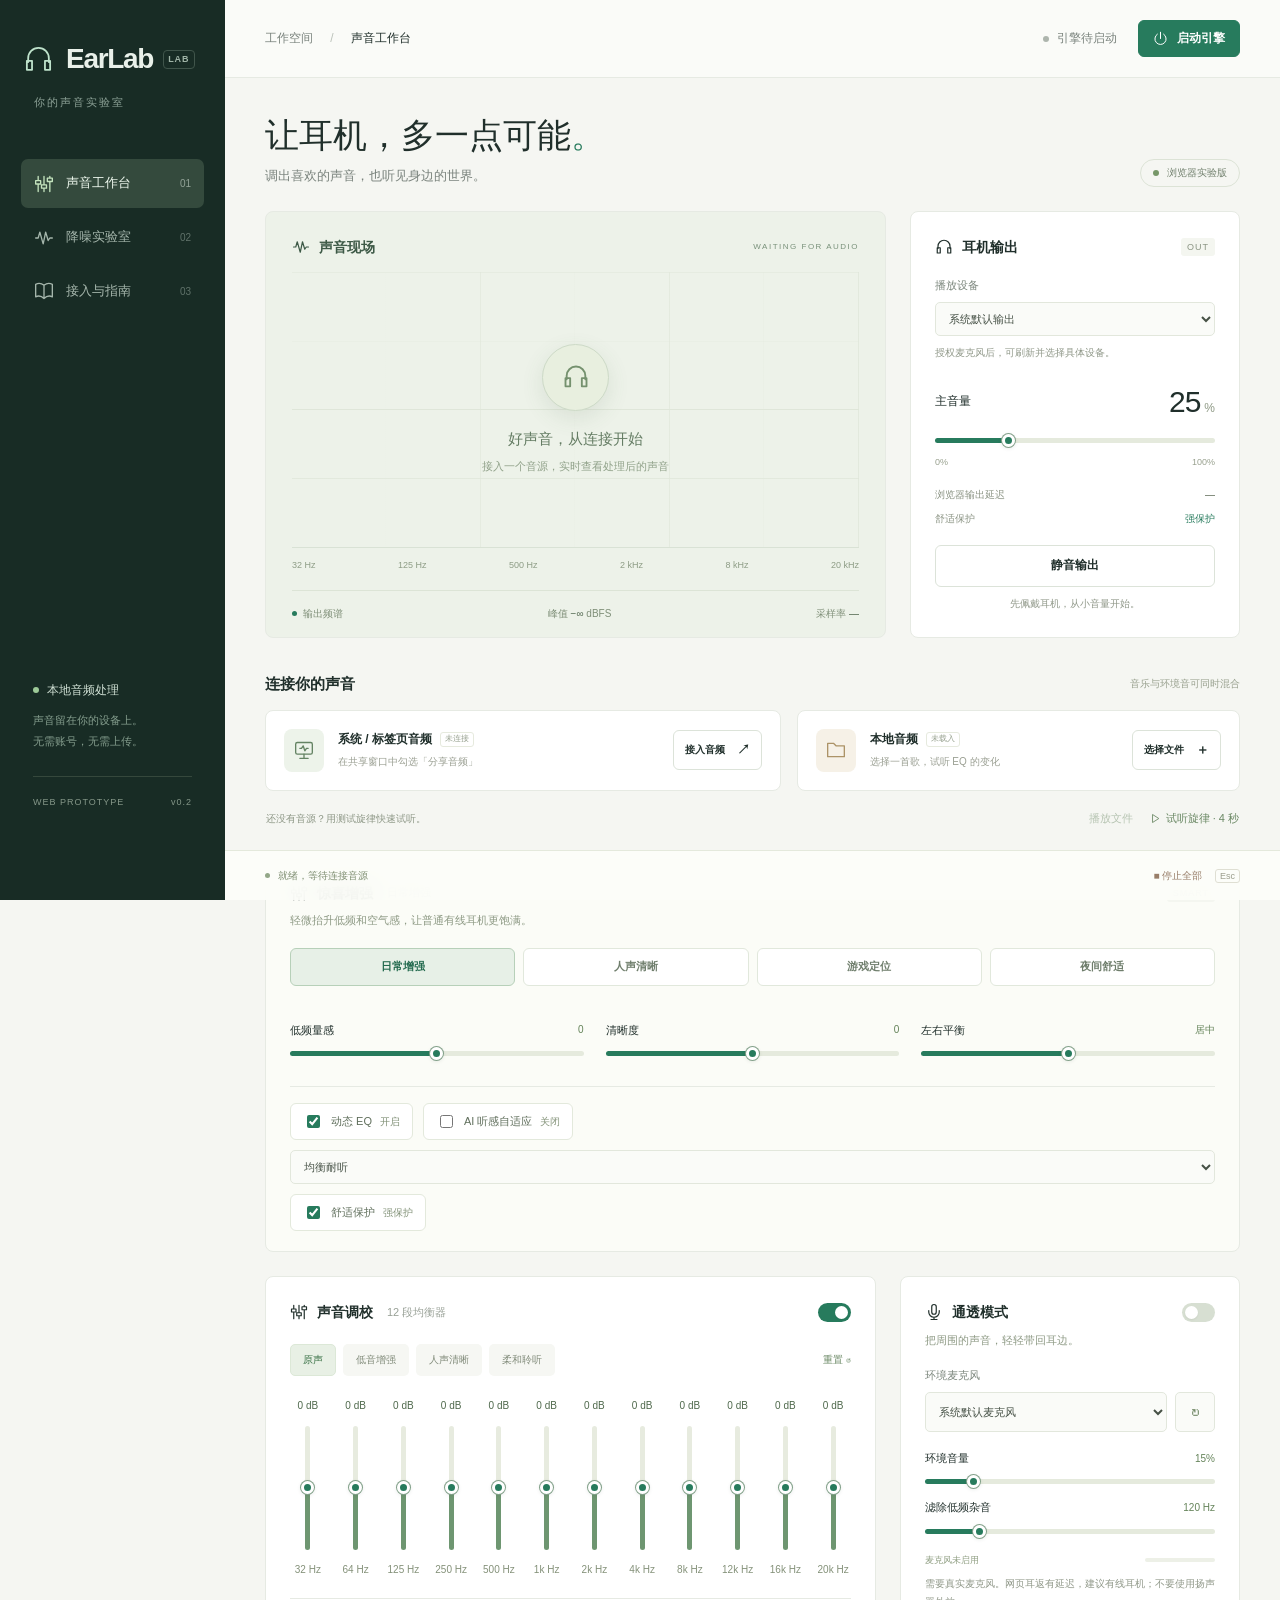
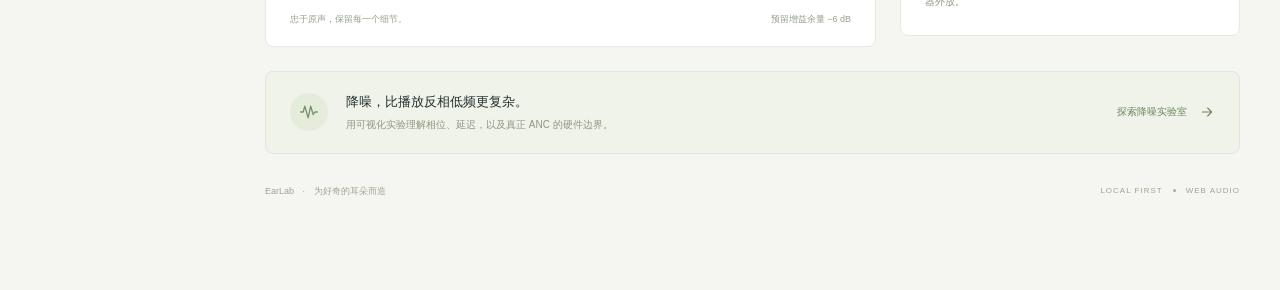
==== commit bbe6b23f: "Add files via upload" ====
--- a/index.html
+++ b/index.html
@@ -5,8 +5,8 @@
   <meta name="viewport" content="width=device-width,initial-scale=1">
   <meta name="theme-color" content="#f5f6f2">
   <title>EarLab — 让耳机，多一点可能</title>
-  <link rel="stylesheet" href="styles.css?v=0.4">
-  <script src="app.js?v=0.4" defer></script>
+  <link rel="stylesheet" href="styles.css?v=0.4">
+  <script src="app.js?v=0.4" defer></script>
 </head>
 <body>
 <svg class="icon-defs" xmlns="http://www.w3.org/2000/svg" aria-hidden="true"><defs>
@@ -49,7 +49,7 @@
           <label class="field-label" for="output-device">播放设备</label><select id="output-device"><option value="">系统默认输出</option></select>
           <p class="field-hint" id="output-hint">请先把系统播放设备设为耳机。</p>
           <div class="volume-heading"><label for="master">主音量</label><strong id="master-value">25<span>%</span></strong></div><input id="master" type="range" min="0" max="100" value="25" aria-label="主音量百分比"><div class="range-ends"><span>0%</span><span>100%</span></div>
-          <div class="output-stats"><span>浏览器输出延迟 <b id="latency">—</b></span><span>舒适保护 <b class="green" id="limiter-output-state">强保护</b></span></div>
+          <div class="output-stats"><span>浏览器输出延迟 <b id="latency">—</b></span><span>舒适保护 <b class="green" id="limiter-output-state">强保护</b></span></div>
           <button id="mute" class="button full" aria-pressed="false">静音输出</button>
           <p class="field-hint center">先佩戴耳机，从小音量开始。</p>
         </section>
@@ -59,20 +59,20 @@
         <section class="card source-card"><div class="source-icon"><svg><use href="#i-screen"/></svg></div><div class="source-copy"><div class="source-title"><h3>系统 / 标签页音频</h3><span class="status-tag" id="system-state">未连接</span></div><p id="system-description">在共享窗口中勾选「分享音频」</p></div><button id="system-connect" class="button">接入音频 <span>↗</span></button></section>
         <section class="card source-card"><div class="source-icon beige"><svg><use href="#i-folder"/></svg></div><div class="source-copy"><div class="source-title"><h3>本地音频</h3><span class="status-tag" id="file-state">未载入</span></div><p id="file-name">选择一首歌，试听 EQ 的变化</p></div><button id="choose-file" class="button">选择文件 <span>＋</span></button><input type="file" id="audio-file" accept="audio/*,.mp3,.wav,.ogg,.m4a,.flac" hidden></section>
       </div>
-      <div class="playback-strip"><span id="source-summary">还没有音源？用测试旋律快速试听。</span><div><button id="file-play" class="text-button" disabled>播放文件</button><button id="test-sound" class="text-button"><svg><use href="#i-play"/></svg>试听旋律 · 4 秒</button></div></div>
-      <section class="card enhancement-card" aria-label="惊喜增强组合">
-        <div class="panel-heading"><span><svg><use href="#i-sliders"/></svg>惊喜增强 <small id="enhancement-mode">日常增强</small></span><span class="tag">SMART</span></div>
-        <p class="section-description" id="enhancement-description">轻微抬升低频和空气感，让普通有线耳机更饱满。</p>
-        <div class="scene-row" role="group" aria-label="场景增强模式"><button class="scene active" data-scene="daily" aria-pressed="true">日常增强</button><button class="scene" data-scene="voice" aria-pressed="false">人声清晰</button><button class="scene" data-scene="game" aria-pressed="false">游戏定位</button><button class="scene" data-scene="night" aria-pressed="false">夜间舒适</button></div>
-        <div class="enhancement-grid">
-          <div><div class="slider-heading"><label for="taste-bass">低频量感</label><b id="taste-bass-value">0</b></div><input id="taste-bass" type="range" min="-3" max="3" value="0" step="1"></div>
-          <div><div class="slider-heading"><label for="taste-clarity">清晰度</label><b id="taste-clarity-value">0</b></div><input id="taste-clarity" type="range" min="-3" max="3" value="0" step="1"></div>
-          <div><div class="slider-heading"><label for="balance">左右平衡</label><b id="balance-value">居中</b></div><input id="balance" type="range" min="-50" max="50" value="0" step="5"></div>
-        </div>
-        <div class="enhancement-switches"><label><input type="checkbox" id="dynamic-eq" checked>动态 EQ <span id="dynamic-state">开启</span></label><label><input type="checkbox" id="safe-limit" checked>舒适保护 <span id="protection-state">强保护</span></label></div>
-      </section>
-      <div class="processing-grid">
-        <section class="card eq-card"><div class="panel-heading"><span><svg><use href="#i-sliders"/></svg>声音调校 <small>6 段均衡器</small></span><label class="switch"><input type="checkbox" id="eq-enabled" checked aria-label="启用均衡器"><span></span></label></div><div class="preset-row" role="group" aria-label="均衡器预设"><button class="preset active" data-preset="flat" aria-pressed="true">原声</button><button class="preset" data-preset="bass" aria-pressed="false">低音增强</button><button class="preset" data-preset="vocal" aria-pressed="false">人声清晰</button><button class="preset" data-preset="soft" aria-pressed="false">柔和聆听</button><button id="eq-reset" class="text-button reset">重置 ↺</button></div><div class="equalizer" id="equalizer"></div><div class="eq-footer"><span id="eq-description">忠于原声，保留每一个细节。</span><span>预留增益余量 −6 dB</span></div></section>
+      <div class="playback-strip"><span id="source-summary">还没有音源？用测试旋律快速试听。</span><div><button id="file-play" class="text-button" disabled>播放文件</button><button id="test-sound" class="text-button"><svg><use href="#i-play"/></svg>试听旋律 · 4 秒</button></div></div>
+      <section class="card enhancement-card" aria-label="惊喜增强组合">
+        <div class="panel-heading"><span><svg><use href="#i-sliders"/></svg>惊喜增强 <small id="enhancement-mode">日常增强</small></span><span class="tag">SMART</span></div>
+        <p class="section-description" id="enhancement-description">轻微抬升低频和空气感，让普通有线耳机更饱满。</p>
+        <div class="scene-row" role="group" aria-label="场景增强模式"><button class="scene active" data-scene="daily" aria-pressed="true">日常增强</button><button class="scene" data-scene="voice" aria-pressed="false">人声清晰</button><button class="scene" data-scene="game" aria-pressed="false">游戏定位</button><button class="scene" data-scene="night" aria-pressed="false">夜间舒适</button></div>
+        <div class="enhancement-grid">
+          <div><div class="slider-heading"><label for="taste-bass">低频量感</label><b id="taste-bass-value">0</b></div><input id="taste-bass" type="range" min="-3" max="3" value="0" step="1"></div>
+          <div><div class="slider-heading"><label for="taste-clarity">清晰度</label><b id="taste-clarity-value">0</b></div><input id="taste-clarity" type="range" min="-3" max="3" value="0" step="1"></div>
+          <div><div class="slider-heading"><label for="balance">左右平衡</label><b id="balance-value">居中</b></div><input id="balance" type="range" min="-50" max="50" value="0" step="5"></div>
+        </div>
+        <div class="enhancement-switches"><label><input type="checkbox" id="dynamic-eq" checked>动态 EQ <span id="dynamic-state">开启</span></label><label><input type="checkbox" id="ai-adaptive">AI 听感自适应 <span id="ai-state">关闭</span></label><select id="ai-mode" aria-label="AI 听感目标"><option value="balanced">均衡耐听</option><option value="vocal">人声优先</option><option value="immersive">沉浸增强</option></select><label><input type="checkbox" id="safe-limit" checked>舒适保护 <span id="protection-state">强保护</span></label></div>
+      </section>
+      <div class="processing-grid">
+        <section class="card eq-card"><div class="panel-heading"><span><svg><use href="#i-sliders"/></svg>声音调校 <small>12 段均衡器</small></span><label class="switch"><input type="checkbox" id="eq-enabled" checked aria-label="启用均衡器"><span></span></label></div><div class="preset-row" role="group" aria-label="均衡器预设"><button class="preset active" data-preset="flat" aria-pressed="true">原声</button><button class="preset" data-preset="bass" aria-pressed="false">低音增强</button><button class="preset" data-preset="vocal" aria-pressed="false">人声清晰</button><button class="preset" data-preset="soft" aria-pressed="false">柔和聆听</button><button id="eq-reset" class="text-button reset">重置 ↺</button></div><div class="equalizer" id="equalizer"></div><div class="eq-footer"><span id="eq-description">忠于原声，保留每一个细节。</span><span>预留增益余量 −6 dB</span></div></section>
         <section class="card transparency"><div class="panel-heading"><span><svg><use href="#i-mic"/></svg>通透模式</span><label class="switch"><input type="checkbox" id="transparency" aria-label="开启通透模式"><span></span></label></div><p class="section-description">把周围的声音，轻轻带回耳边。</p><label for="mic-device" class="field-label">环境麦克风</label><div class="device-row"><select id="mic-device"><option value="">系统默认麦克风</option></select><button id="refresh-devices" class="icon-button" title="刷新音频设备" aria-label="刷新音频设备">↻</button></div><div class="slider-heading"><label for="ambient">环境音量</label><b id="ambient-value">15%</b></div><input id="ambient" type="range" min="0" max="100" value="15"><div class="slider-heading filter-heading"><label for="highpass">滤除低频杂音</label><b id="highpass-value">120 Hz</b></div><input id="highpass" type="range" min="40" max="500" value="120" step="10"><div class="mic-meter"><span id="mic-state">麦克风未启用</span><div><i id="mic-level"></i></div></div><p class="field-hint">需要真实麦克风。网页耳返有延迟，建议有线耳机；不要使用扬声器外放。</p></section>
       </div>
       <a class="anc-teaser" href="#anc"><span class="teaser-icon"><svg><use href="#i-wave"/></svg></span><div><h3>降噪，比播放反相低频更复杂。</h3><p>用可视化实验理解相位、延迟，以及真正 ANC 的硬件边界。</p></div><span class="teaser-link">探索降噪实验室 <svg><use href="#i-arrow"/></svg></span></a>
@@ -83,8 +83,8 @@
       <section class="card guide-card" aria-label="实际反相耳返测试">
         <div class="panel-heading"><span><svg><use href="#i-mic"/></svg>反相耳返测试 · 实际输出</span><button id="anc-live-toggle" class="button primary" aria-pressed="false">启用测试</button></div>
         <p id="anc-live-status" role="status">测试已关闭 · 不输出反相信号</p>
-        <p>开启后，采集工作台所选麦克风，将约 40–400 Hz 的低频成分反相送入耳机；再次点击关闭，立即断开测试并释放这一路麦克风。测试与通透模式互斥，音乐可继续播放。</p>
-        <div class="sim-result" style="margin-top:14px;padding-top:14px"><div><span>更容易听出差异</span><strong id="anc-tone-state" style="font-size:20px">对比音已停止</strong></div><p>播放固定 160 Hz 测试音。打开反相测试后，会在数字混音中叠加等幅反相信号，理想情况下明显变安静。</p><button id="anc-tone-toggle" class="button">播放对比音</button></div>
+        <p>开启后，采集工作台所选麦克风，将约 40–400 Hz 的低频成分反相送入耳机；再次点击关闭，立即断开测试并释放这一路麦克风。测试与通透模式互斥，音乐可继续播放。</p>
+        <div class="sim-result" style="margin-top:14px;padding-top:14px"><div><span>更容易听出差异</span><strong id="anc-tone-state" style="font-size:20px">对比音已停止</strong></div><p>播放固定 160 Hz 测试音。打开反相测试后，会在数字混音中叠加等幅反相信号，理想情况下明显变安静。</p><button id="anc-tone-toggle" class="button">播放对比音</button></div>
         <div class="slider-heading"><label for="anc-live-volume">测试音量</label><b id="anc-live-volume-value">5%</b></div>
         <input id="anc-live-volume" type="range" min="0" max="20" value="5" step="1">
         <p class="field-hint">默认关闭，不自动恢复。下方相位、延迟与幅度控件只控制数学演示，不改变实际测试声音；这里的 5% 是数字增益，不代表降噪强度或实际声压。</p>
@@ -94,7 +94,7 @@
     </section>
     <section id="page-guide" class="page" hidden>
       <div class="page-heading"><div><div class="eyebrow">PLUG IN. TUNE IN.</div><h1>从这里，开始聆听<span>。</span></h1><p>三分钟接入，了解每一段声音的去向。</p></div></div>
-      <section class="card guide-card"><h2>快速开始</h2><ol class="steps"><li><b>连接有线耳机</b><p>在 Windows 声音设置中选它作为输出设备，降低系统音量，再点击「启动引擎」。网页音量不是实际声压级。</p></li><li><b>选择一个音乐输入</b><p>优先使用本地文件或测试旋律检查链路。共享音频时，选择其他标签页并勾选「分享标签页音频」。Windows 上的 Chrome / Edge 还可能提供整个屏幕的系统音频共享。</p></li><li><b>调节 EQ，混入环境音</b><p>选择预设或拖动 6 段均衡器。打开通透开关并允许麦克风访问，从较低环境音量开始。切换麦克风会重新请求该设备。</p></li></ol><div class="notice">共享整个系统的声音可能重新捕获 EarLab 自己的输出而产生回路。建议先共享单个其他标签页；不要共享本页。出现重复声或啸叫时按 Esc 停止全部音频。</div></section>
+      <section class="card guide-card"><h2>快速开始</h2><ol class="steps"><li><b>连接有线耳机</b><p>在 Windows 声音设置中选它作为输出设备，降低系统音量，再点击「启动引擎」。网页音量不是实际声压级。</p></li><li><b>选择一个音乐输入</b><p>优先使用本地文件或测试旋律检查链路。共享音频时，选择其他标签页并勾选「分享标签页音频」。Windows 上的 Chrome / Edge 还可能提供整个屏幕的系统音频共享。</p></li><li><b>调节 EQ，混入环境音</b><p>选择预设或拖动 12 段均衡器。打开通透开关并允许麦克风访问，从较低环境音量开始。切换麦克风会重新请求该设备。</p></li></ol><div class="notice">共享整个系统的声音可能重新捕获 EarLab 自己的输出而产生回路。建议先共享单个其他标签页；不要共享本页。出现重复声或啸叫时按 Esc 停止全部音频。</div></section>
       <section class="card guide-card"><h2>声音如何流动</h2><div class="route"><span>标签页 / 文件 / 测试音</span><b>→</b><span>余量 + 6 段 EQ</span><b>→</b><span>混音 + 峰值压缩</span><b>→</b><span>耳机</span></div><div class="route"><span>环境麦克风</span><b>→</b><span>高通 + 低通 + 环境音量</span><b>↗</b><span>同一混音输出</span></div><p>音乐输入一次启用一种，通透可叠加。EQ 只调节音乐输入；环境监听有独立滤波与音量。电平显示为数字信号 dBFS，输出延迟为浏览器估计，不包含完整麦克风输入、声学路径与硬件延迟。峰值压缩不等于听力保护。</p></section>
       <section class="card guide-card"><h2>HTML 版能做到什么</h2><div class="table-wrap"><table><thead><tr><th>能力</th><th>这一版</th><th>进一步实现</th></tr></thead><tbody><tr><td>音频调节</td><td><span class="green">可用</span> · Web Audio 均衡器与混音</td><td>桌面 DSP 可提供更稳定的后台处理</td></tr><tr><td>系统音频接入</td><td><span class="green">部分可用</span> · 浏览器授权共享</td><td>Windows 虚拟音频驱动 + WASAPI</td></tr><tr><td>虚拟声卡设备</td><td>网页无法安装或注册</td><td>驱动、签名、安装器与设备路由</td></tr><tr><td>通透模式</td><td><span class="green">可用</span> · 麦克风实时耳返</td><td>耳机专用麦克风与低延迟音频引擎</td></tr><tr><td>主动降噪 ANC</td><td>数学演示 + 反相耳返试听，未实现有效 ANC</td><td>声学校准、参考 / 误差麦克风、专用 DSP</td></tr></tbody></table></div></section>
       <section class="card guide-card"><h2>部署与常见问题</h2><details open><summary>如何在本机测试或部署？</summary><p>推荐在项目目录运行 <code>python -m http.server 8765 --bind 127.0.0.1</code>，再访问 <code>http://localhost:8765</code>。远程部署使用 HTTPS 静态托管，保留 index.html、styles.css 和 app.js 的同级关系。直接打开 HTML 可尝试本地播放，但采集权限依浏览器而异。</p></details><details><summary>共享后无声，或者听见两份声音？</summary><p>确认共享对话框勾选音频，且所选来源正在播放。部分系统 / 浏览器不支持系统音频捕获。来源原声可能继续播放，网页无法保证替代原播放路径；需在来源端或系统中正确路由，勿只调低整个系统音量来做处理前后比较。</p></details><details><summary>为什么没有输出设备，或者有蓝牙延迟？</summary><p>设备名称通常在麦克风授权后才显示。输出切换还需要浏览器支持 AudioContext.setSinkId；不支持时请从系统设置切换。蓝牙协议自身引入额外延迟，开启蓝牙麦克风还可能切换到较低音质模式。</p></details><details><summary>网页关闭后会继续录音吗？</summary><p>不会。停止引擎、按 Esc 或离开本页会释放所有采集轨道。音频只在本地内存中处理，本项目没有录制、上传或后台服务。普通网页不是全系统常驻音频驱动，后台运行可能被浏览器暂停。</p></details></section>
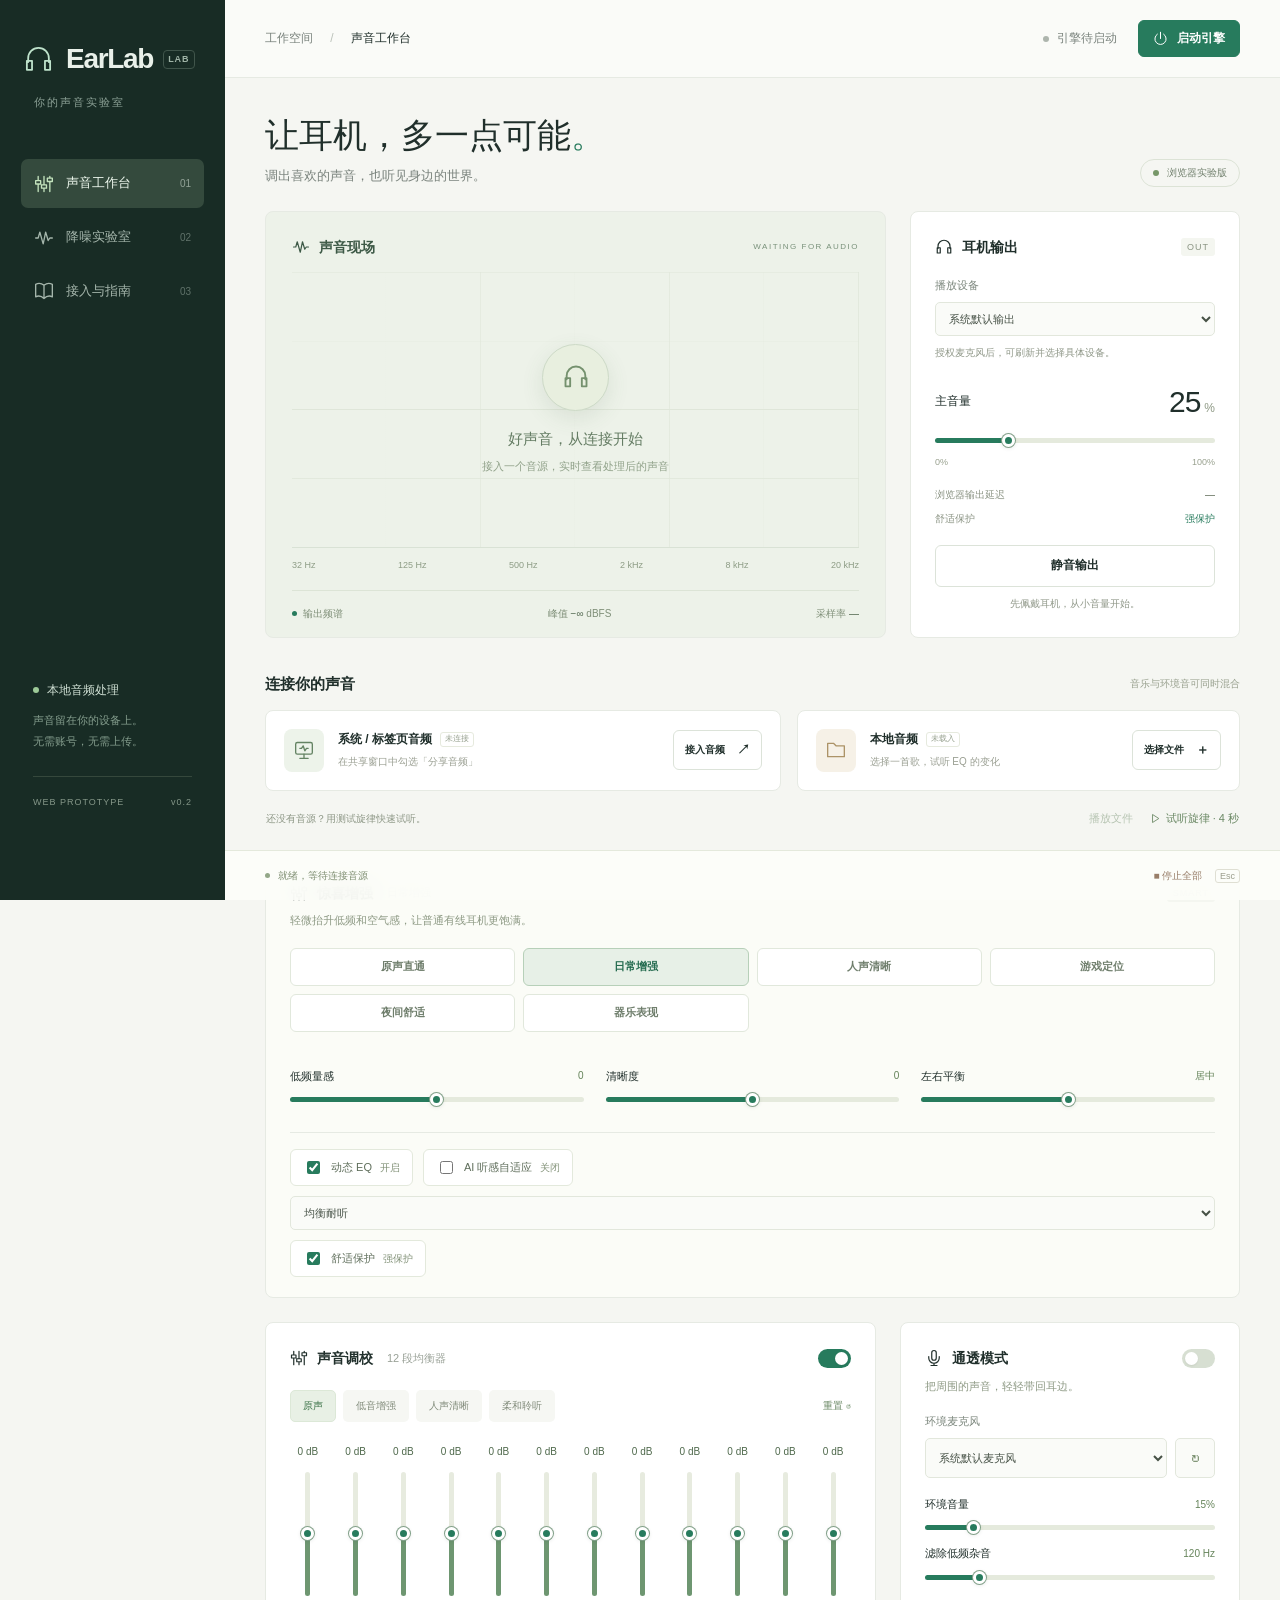
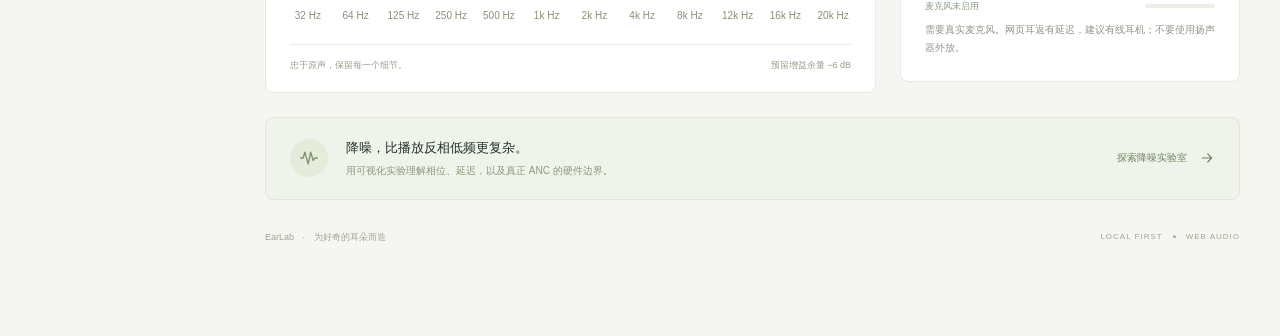
==== commit cc444550: "Add files via upload" ====
--- a/index.html
+++ b/index.html
@@ -63,7 +63,7 @@
       <section class="card enhancement-card" aria-label="惊喜增强组合">
         <div class="panel-heading"><span><svg><use href="#i-sliders"/></svg>惊喜增强 <small id="enhancement-mode">日常增强</small></span><span class="tag">SMART</span></div>
         <p class="section-description" id="enhancement-description">轻微抬升低频和空气感，让普通有线耳机更饱满。</p>
-        <div class="scene-row" role="group" aria-label="场景增强模式"><button class="scene active" data-scene="daily" aria-pressed="true">日常增强</button><button class="scene" data-scene="voice" aria-pressed="false">人声清晰</button><button class="scene" data-scene="game" aria-pressed="false">游戏定位</button><button class="scene" data-scene="night" aria-pressed="false">夜间舒适</button></div>
+        <div class="scene-row" role="group" aria-label="场景增强模式"><button class="scene" data-scene="raw" aria-pressed="false">原声直通</button><button class="scene active" data-scene="daily" aria-pressed="true">日常增强</button><button class="scene" data-scene="voice" aria-pressed="false">人声清晰</button><button class="scene" data-scene="game" aria-pressed="false">游戏定位</button><button class="scene" data-scene="night" aria-pressed="false">夜间舒适</button><button class="scene" data-scene="instrumental" aria-pressed="false">器乐表现</button></div>
         <div class="enhancement-grid">
           <div><div class="slider-heading"><label for="taste-bass">低频量感</label><b id="taste-bass-value">0</b></div><input id="taste-bass" type="range" min="-3" max="3" value="0" step="1"></div>
           <div><div class="slider-heading"><label for="taste-clarity">清晰度</label><b id="taste-clarity-value">0</b></div><input id="taste-clarity" type="range" min="-3" max="3" value="0" step="1"></div>
